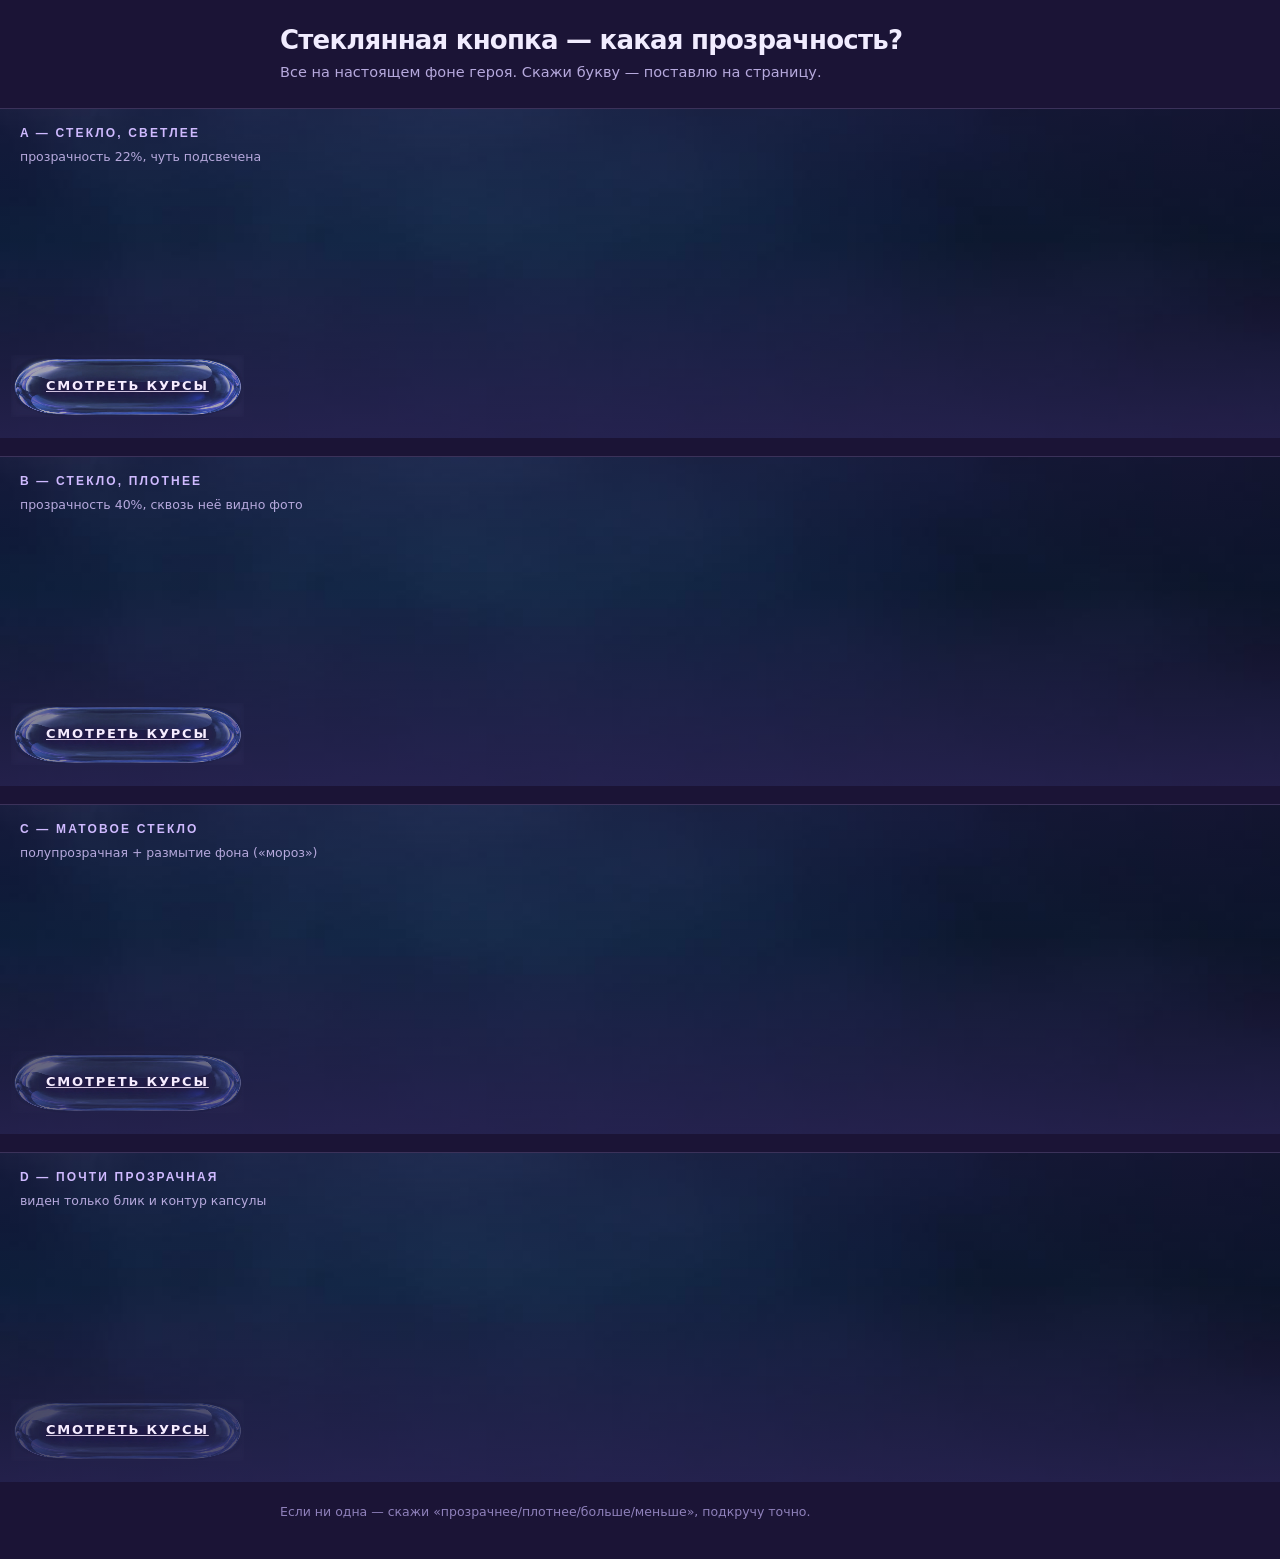
==== buttons.html @ 9c4f6a40 "Лендинг «Семь ремёсел» — первая выкладка Герой: новый арт (16:9 + 9:16), затемнение без полос, кнопк" ====
<!DOCTYPE html>
<html lang="ru">
<head>
<meta charset="utf-8">
<meta name="viewport" content="width=device-width, initial-scale=1">
<title>Стеклянная кнопка — варианты</title>
<style>
  *{box-sizing:border-box}
  body{margin:0;background:#1b1436;color:#f1ecff;font-family:Inter,system-ui,-apple-system,sans-serif;font-weight:300}
  .head{padding:26px 20px 10px;max-width:760px;margin:0 auto}
  .head h1{font:700 26px/1.15 Manrope,system-ui,sans-serif;margin:0 0 8px;letter-spacing:-.03em}
  .head p{margin:0;color:#b6a9dd;font-size:14.5px}

  .row{position:relative;height:330px;overflow:hidden;border-top:1px solid rgba(205,190,255,.18);margin-top:18px}
  .row__bg{position:absolute;inset:0;background:url('img/hero-mobile.jpg') center 78%/cover no-repeat}
  .row__veil{position:absolute;inset:0;background:linear-gradient(180deg,rgba(36,26,68,.5) 0%,rgba(43,36,86,.2) 40%,rgba(43,36,86,.8) 100%)}
  .row__label{position:absolute;left:20px;top:18px;z-index:3;font:600 12px/1 Manrope,sans-serif;letter-spacing:.18em;text-transform:uppercase;color:#cfbaff}
  .row__note{position:absolute;left:20px;top:40px;z-index:3;font-size:12.5px;color:#b6a9dd}
  .stage{position:absolute;inset:auto 20px 26px 20px;z-index:3}

  .pill{position:relative;isolation:isolate;display:inline-flex;align-items:center;justify-content:center;
    height:52px;padding:0 26px;border:0;background:none;border-radius:999px;
    font:600 13px/1 Manrope,system-ui,sans-serif;letter-spacing:.14em;text-transform:uppercase;color:#f6ecff;
    text-shadow:0 1px 10px rgba(24,8,46,.9),0 0 22px rgba(150,110,240,.5)}
  .pill::before{content:"";position:absolute;inset:-5px -9px;z-index:-1;pointer-events:none;
    background:url('img/btn.png') center/100% 100% no-repeat;
    transition:transform .25s,filter .3s,opacity .3s}

  /* A — стекло, светлее */
  .v-a .pill::before{opacity:.58;filter:saturate(.8) brightness(1.3);
    -webkit-backdrop-filter:blur(3px);backdrop-filter:blur(3px)}
  /* B — стекло, чуть плотнее */
  .v-b .pill::before{opacity:.44;filter:saturate(.8) brightness(1.32);
    -webkit-backdrop-filter:blur(3px);backdrop-filter:blur(3px)}
  /* C — матовое стекло (мороз) */
  .v-c .pill::before{opacity:.32;filter:saturate(.75) brightness(1.35);
    -webkit-backdrop-filter:blur(8px);backdrop-filter:blur(8px)}
  /* D — почти прозрачная, только контур капсулы */
  .v-d .pill::before{opacity:.2;filter:saturate(.7) brightness(1.45);
    -webkit-backdrop-filter:blur(2px);backdrop-filter:blur(2px)}

  .foot{padding:22px 20px 40px;color:#8f81bb;font-size:12.5px;max-width:760px;margin:0 auto}
</style>
</head>
<body>
  <div class="head">
    <h1>Стеклянная кнопка — какая прозрачность?</h1>
    <p>Все на настоящем фоне героя. Скажи букву — поставлю на страницу.</p>
  </div>

  <section class="row v-a">
    <div class="row__bg"></div><div class="row__veil"></div>
    <div class="row__label">A — стекло, светлее</div>
    <div class="row__note">прозрачность 22%, чуть подсвечена</div>
    <div class="stage"><a class="pill" href="#">Смотреть курсы</a></div>
  </section>

  <section class="row v-b">
    <div class="row__bg"></div><div class="row__veil"></div>
    <div class="row__label">B — стекло, плотнее</div>
    <div class="row__note">прозрачность 40%, сквозь неё видно фото</div>
    <div class="stage"><a class="pill" href="#">Смотреть курсы</a></div>
  </section>

  <section class="row v-c">
    <div class="row__bg"></div><div class="row__veil"></div>
    <div class="row__label">C — матовое стекло</div>
    <div class="row__note">полупрозрачная + размытие фона («мороз»)</div>
    <div class="stage"><a class="pill" href="#">Смотреть курсы</a></div>
  </section>

  <section class="row v-d">
    <div class="row__bg"></div><div class="row__veil"></div>
    <div class="row__label">D — почти прозрачная</div>
    <div class="row__note">виден только блик и контур капсулы</div>
    <div class="stage"><a class="pill" href="#">Смотреть курсы</a></div>
  </section>

  <div class="foot">Если ни одна — скажи «прозрачнее/плотнее/больше/меньше», подкручу точно.</div>
</body>
</html>
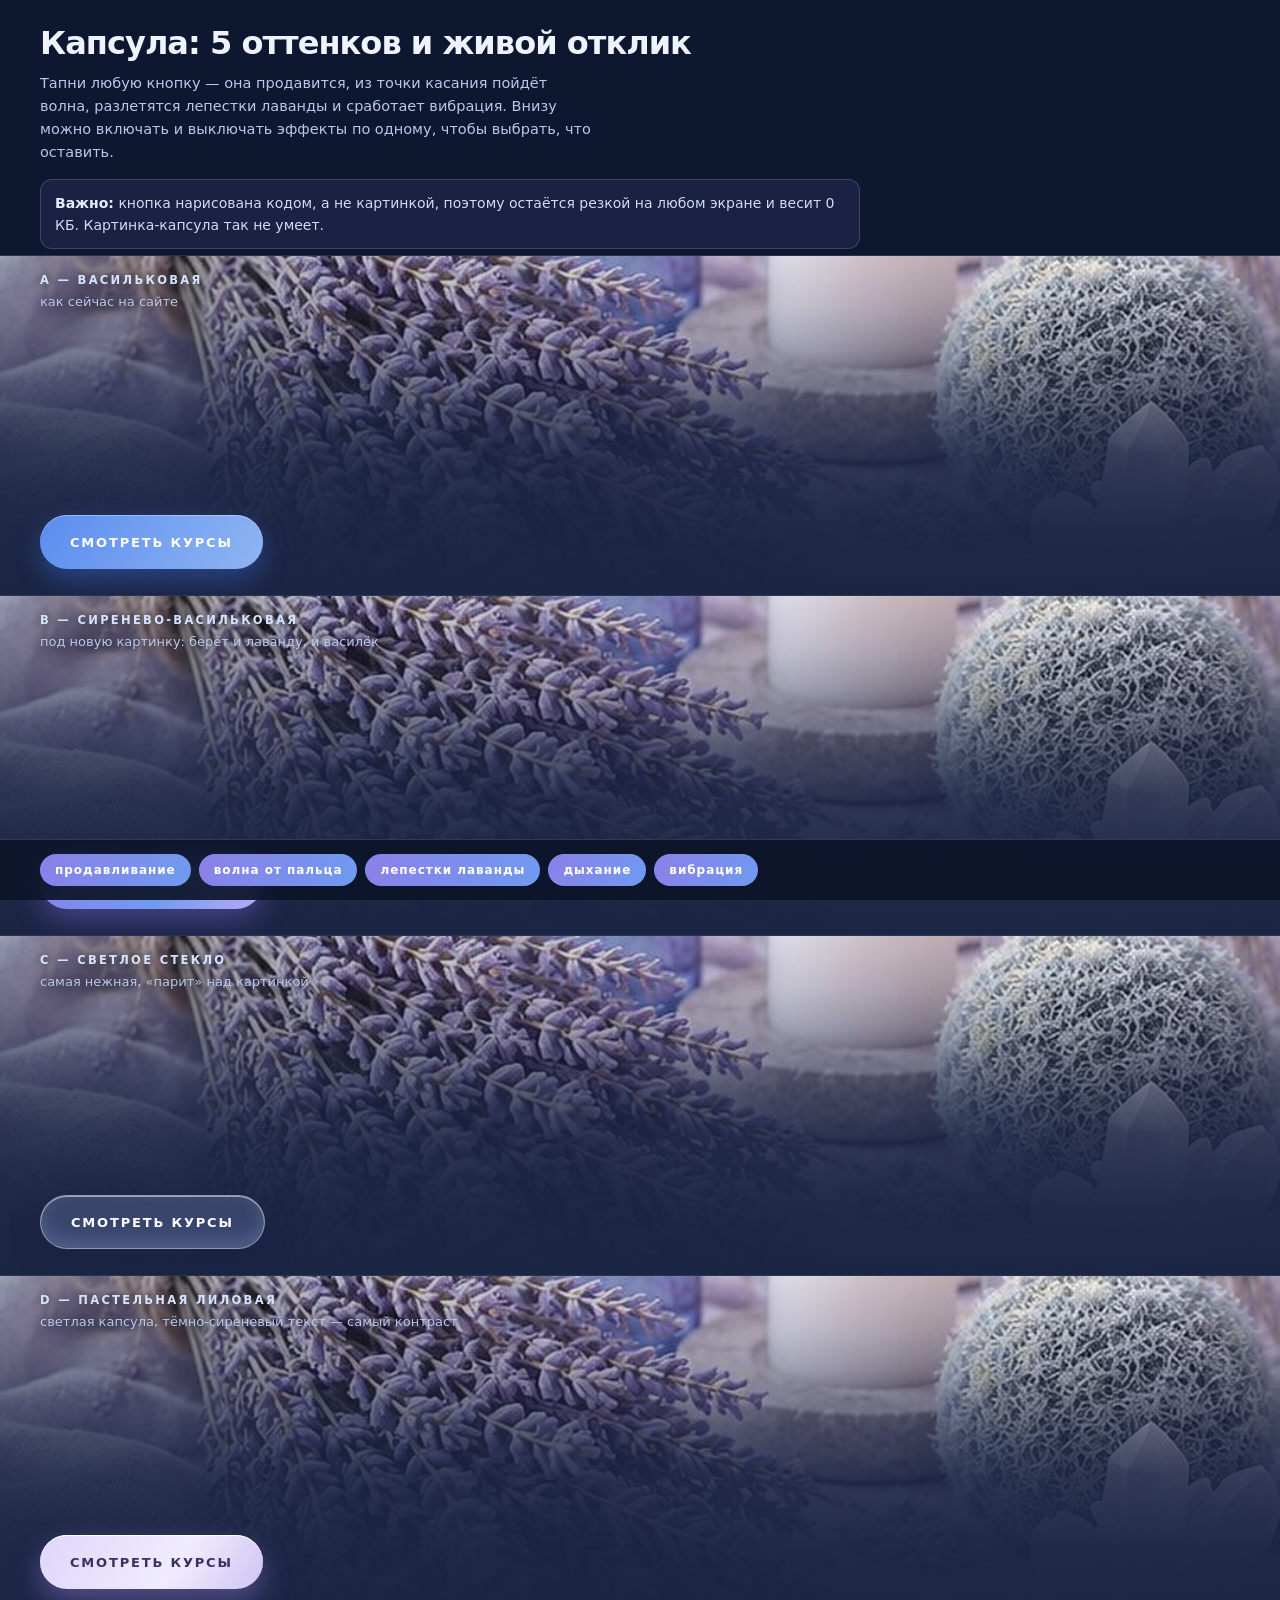
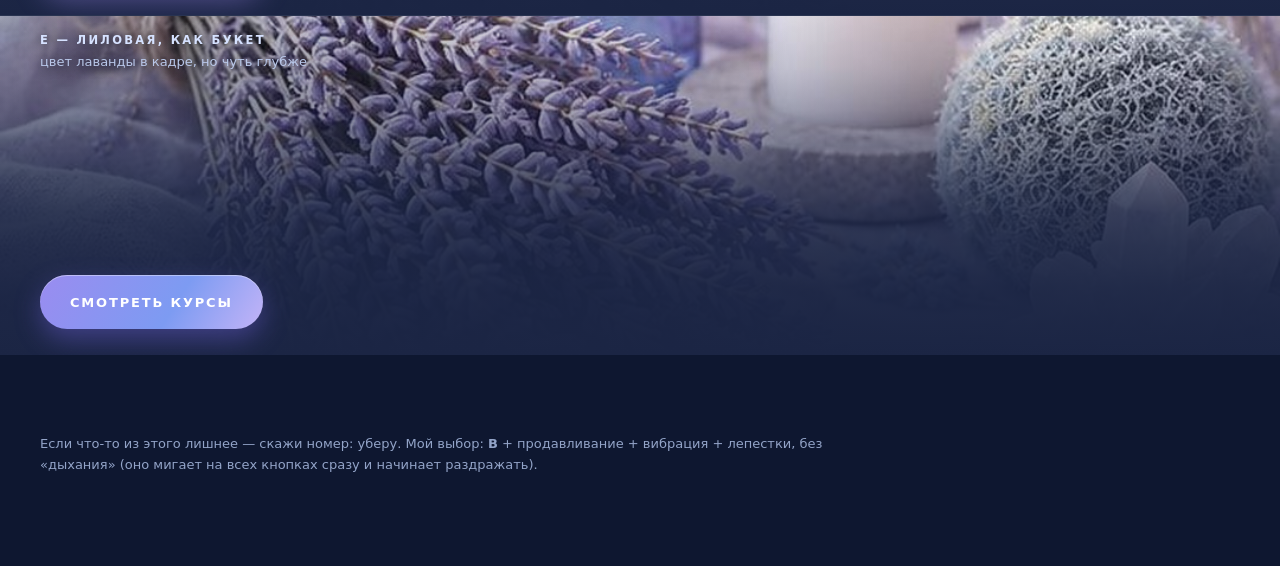
==== commit f88fea5b: "deploy: обновление лендинга" ====
--- a/buttons.html
+++ b/buttons.html
@@ -2,80 +2,207 @@
 <html lang="ru">
 <head>
 <meta charset="utf-8">
-<meta name="viewport" content="width=device-width, initial-scale=1">
-<title>Стеклянная кнопка — варианты</title>
+<meta name="viewport" content="width=device-width, initial-scale=1, viewport-fit=cover">
+<meta name="theme-color" content="#1b2544">
+<title>Капсула — варианты и отклик на нажатие</title>
 <style>
-  *{box-sizing:border-box}
-  body{margin:0;background:#1b1436;color:#f1ecff;font-family:Inter,system-ui,-apple-system,sans-serif;font-weight:300}
-  .head{padding:26px 20px 10px;max-width:760px;margin:0 auto}
-  .head h1{font:700 26px/1.15 Manrope,system-ui,sans-serif;margin:0 0 8px;letter-spacing:-.03em}
-  .head p{margin:0;color:#b6a9dd;font-size:14.5px}
-
-  .row{position:relative;height:330px;overflow:hidden;border-top:1px solid rgba(205,190,255,.18);margin-top:18px}
-  .row__bg{position:absolute;inset:0;background:url('img/hero-mobile.jpg') center 78%/cover no-repeat}
-  .row__veil{position:absolute;inset:0;background:linear-gradient(180deg,rgba(36,26,68,.5) 0%,rgba(43,36,86,.2) 40%,rgba(43,36,86,.8) 100%)}
-  .row__label{position:absolute;left:20px;top:18px;z-index:3;font:600 12px/1 Manrope,sans-serif;letter-spacing:.18em;text-transform:uppercase;color:#cfbaff}
-  .row__note{position:absolute;left:20px;top:40px;z-index:3;font-size:12.5px;color:#b6a9dd}
-  .stage{position:absolute;inset:auto 20px 26px 20px;z-index:3}
-
-  .pill{position:relative;isolation:isolate;display:inline-flex;align-items:center;justify-content:center;
-    height:52px;padding:0 26px;border:0;background:none;border-radius:999px;
-    font:600 13px/1 Manrope,system-ui,sans-serif;letter-spacing:.14em;text-transform:uppercase;color:#f6ecff;
-    text-shadow:0 1px 10px rgba(24,8,46,.9),0 0 22px rgba(150,110,240,.5)}
-  .pill::before{content:"";position:absolute;inset:-5px -9px;z-index:-1;pointer-events:none;
-    background:url('img/btn.png') center/100% 100% no-repeat;
-    transition:transform .25s,filter .3s,opacity .3s}
-
-  /* A — стекло, светлее */
-  .v-a .pill::before{opacity:.58;filter:saturate(.8) brightness(1.3);
-    -webkit-backdrop-filter:blur(3px);backdrop-filter:blur(3px)}
-  /* B — стекло, чуть плотнее */
-  .v-b .pill::before{opacity:.44;filter:saturate(.8) brightness(1.32);
-    -webkit-backdrop-filter:blur(3px);backdrop-filter:blur(3px)}
-  /* C — матовое стекло (мороз) */
-  .v-c .pill::before{opacity:.32;filter:saturate(.75) brightness(1.35);
-    -webkit-backdrop-filter:blur(8px);backdrop-filter:blur(8px)}
-  /* D — почти прозрачная, только контур капсулы */
-  .v-d .pill::before{opacity:.2;filter:saturate(.7) brightness(1.45);
-    -webkit-backdrop-filter:blur(2px);backdrop-filter:blur(2px)}
-
-  .foot{padding:22px 20px 40px;color:#8f81bb;font-size:12.5px;max-width:760px;margin:0 auto}
+:root{
+  --deep:#5b8def; --soft:#a9c6f7; --pale:#c9dcfb;
+  --lilac:#8b7fe8; --lilac2:#b9a8f5; --lilac-pale:#e3ddfb; --lilac-ink:#3a3160;
+  --bg:#1b2544;
+  --ease:cubic-bezier(.22,1,.36,1);
+  --pad:clamp(16px,4.4vw,40px);
+}
+*{box-sizing:border-box}
+body{margin:0;background:#0e1730;color:#eef3ff;font:300 16px/1.6 Inter,system-ui,-apple-system,sans-serif}
+h1,h2{margin:0;font-family:Manrope,system-ui,sans-serif;font-weight:700;letter-spacing:-.03em;line-height:1.12}
+.head{padding:26px var(--pad) 6px;max-width:900px}
+.head h1{font-size:clamp(22px,5.4vw,32px);margin-bottom:10px}
+.head p{margin:0 0 4px;color:#b9c8ea;font-size:14.5px;max-width:60ch}
+.hint{margin-top:14px;padding:12px 14px;border-radius:12px;border:1px solid rgba(180,205,250,.22);
+  background:rgba(140,130,230,.10);font-size:14px;color:#cfdcf6}
+.hint b{color:#e6ecff;font-weight:600}
+
+/* строка-стенд: настоящая картинка героя + настоящие шторки сайта */
+.row{position:relative;height:340px;overflow:hidden;border-top:1px solid rgba(180,205,250,.16)}
+.row__bg{position:absolute;inset:0;background:url('img/hero-mobile.jpg') center 30%/cover no-repeat}
+.row__veil{position:absolute;inset:0;pointer-events:none;
+  background:
+    linear-gradient(to top,
+      #1b2544 0%, rgba(27,37,68,.99) 9%, rgba(27,37,68,.97) 20%, rgba(27,37,68,.92) 32%,
+      rgba(27,37,68,.86) 42%, rgba(27,37,68,.70) 52%, rgba(27,37,68,.50) 62%,
+      rgba(27,37,68,.30) 72%, rgba(27,37,68,.12) 85%, rgba(27,37,68,.04) 95%, rgba(27,37,68,0) 100%),
+    linear-gradient(96deg, rgba(27,37,68,.40) 0%, rgba(27,37,68,.24) 30%, rgba(27,37,68,.08) 55%, rgba(27,37,68,0) 72%)}
+.row__label{position:absolute;left:var(--pad);top:16px;z-index:4;font:600 11.5px/1.4 Manrope,system-ui,sans-serif;
+  letter-spacing:.2em;text-transform:uppercase;color:#d6e2ff;text-shadow:0 1px 12px rgba(6,10,24,.9)}
+.row__note{position:absolute;left:var(--pad);top:36px;z-index:4;font-size:13px;color:#b9c8ea;
+  text-shadow:0 1px 12px rgba(6,10,24,.9)}
+.stage{position:absolute;left:var(--pad);bottom:26px;z-index:4;display:flex;gap:14px;align-items:center;flex-wrap:wrap}
+
+/* ===== капсула: база (резкая, без картинки) ===== */
+.pill{position:relative;isolation:isolate;display:inline-flex;align-items:center;justify-content:center;
+  height:54px;padding:0 30px;border:0;border-radius:999px;cursor:pointer;overflow:hidden;
+  font:600 13px/1 Manrope,system-ui,sans-serif;letter-spacing:.14em;text-transform:uppercase;color:#fff;
+  transition:transform .38s var(--ease), box-shadow .38s var(--ease), filter .3s var(--ease);
+  -webkit-tap-highlight-color:transparent;touch-action:manipulation}
+.pill span{position:relative;z-index:3}
+.pill:active,.pill.is-press{transform:translateY(4px) scale(.985);transition-duration:.07s}
+
+/* мягкое «дыхание» — приглашает нажать */
+.pill::after{content:"";position:absolute;inset:0;border-radius:inherit;z-index:1;pointer-events:none;
+  animation:breathe 4.6s ease-in-out infinite}
+@keyframes breathe{0%,100%{opacity:.25}50%{opacity:.75}}
+
+/* волна от точки тапа */
+.ripple{position:absolute;z-index:2;border-radius:50%;pointer-events:none;transform:translate(-50%,-50%) scale(0);
+  background:radial-gradient(circle,rgba(255,255,255,.55),rgba(255,255,255,0) 70%);
+  animation:rip .62s var(--ease) forwards}
+@keyframes rip{to{transform:translate(-50%,-50%) scale(1);opacity:0}}
+
+/* лепестки лаванды */
+.petal{position:fixed;z-index:999;pointer-events:none;border-radius:60% 0 60% 0;
+  box-shadow:0 0 6px rgba(185,168,245,.55)}
+
+.pill.no-breathe::after{animation:none;opacity:.45}
+
+/* A — васильковая (как сейчас) */
+.v-a{background:linear-gradient(122deg,#5b8def,#8fb5f2);
+  box-shadow:0 10px 26px rgba(59,110,220,.42), inset 0 1px 0 rgba(255,255,255,.34)}
+.v-a::after{box-shadow:0 0 26px rgba(140,180,250,.5)}
+/* B — сиренево-васильковая */
+.v-b{background:linear-gradient(122deg,#8b7fe8,#6f9bf0 55%,#b9a8f5);
+  box-shadow:0 10px 28px rgba(120,100,220,.46), inset 0 1px 0 rgba(255,255,255,.36)}
+.v-b::after{box-shadow:0 0 28px rgba(175,150,250,.55)}
+/* C — светлое стекло */
+.v-c{background:rgba(255,255,255,.14);backdrop-filter:blur(14px) saturate(150%);
+  -webkit-backdrop-filter:blur(14px) saturate(150%);
+  border:1px solid rgba(230,238,255,.5);
+  box-shadow:0 10px 30px rgba(20,30,64,.4), inset 0 1px 0 rgba(255,255,255,.5), inset 0 -8px 18px rgba(140,170,240,.28)}
+.v-c::after{box-shadow:0 0 24px rgba(210,220,255,.34)}
+/* D — пастельная лиловая, тёмный текст */
+.v-d{background:linear-gradient(122deg,#ded6fb,#f0ecfe 60%,#cfc4f2);color:var(--lilac-ink);
+  box-shadow:0 12px 28px rgba(150,130,225,.44), inset 0 1px 0 #fff}
+.v-d::after{box-shadow:0 0 26px rgba(215,205,255,.6)}
+/* E — лиловая, как лента */
+.v-e{background:linear-gradient(122deg,#9a8cf0,#7d9bf2 60%,#c3b4f7);
+  box-shadow:0 10px 26px rgba(110,95,215,.44), inset 0 1px 0 rgba(255,255,255,.4)}
+.v-e::after{box-shadow:0 0 26px rgba(170,150,250,.5)}
+
+/* переключатели эффектов */
+.switches{position:sticky;bottom:0;z-index:6;display:flex;gap:8px;flex-wrap:wrap;
+  padding:14px var(--pad);background:rgba(12,20,42,.92);backdrop-filter:blur(12px);
+  border-top:1px solid rgba(180,205,250,.2)}
+.sw{display:inline-flex;align-items:center;gap:8px;padding:9px 14px;border-radius:999px;
+  border:1px solid rgba(180,205,250,.3);background:rgba(150,170,240,.10);color:#dce7fb;
+  font:600 12px/1 Manrope,system-ui,sans-serif;letter-spacing:.08em;cursor:pointer;user-select:none}
+.sw.is-on{background:linear-gradient(120deg,#8b7fe8,#6f9bf0);border-color:transparent;color:#fff}
+.foot{padding:18px var(--pad) 90px;color:#93a4c8;font-size:13px;max-width:900px}
 </style>
 </head>
 <body>
-  <div class="head">
-    <h1>Стеклянная кнопка — какая прозрачность?</h1>
-    <p>Все на настоящем фоне героя. Скажи букву — поставлю на страницу.</p>
-  </div>
-
-  <section class="row v-a">
-    <div class="row__bg"></div><div class="row__veil"></div>
-    <div class="row__label">A — стекло, светлее</div>
-    <div class="row__note">прозрачность 22%, чуть подсвечена</div>
-    <div class="stage"><a class="pill" href="#">Смотреть курсы</a></div>
-  </section>
-
-  <section class="row v-b">
-    <div class="row__bg"></div><div class="row__veil"></div>
-    <div class="row__label">B — стекло, плотнее</div>
-    <div class="row__note">прозрачность 40%, сквозь неё видно фото</div>
-    <div class="stage"><a class="pill" href="#">Смотреть курсы</a></div>
-  </section>
-
-  <section class="row v-c">
-    <div class="row__bg"></div><div class="row__veil"></div>
-    <div class="row__label">C — матовое стекло</div>
-    <div class="row__note">полупрозрачная + размытие фона («мороз»)</div>
-    <div class="stage"><a class="pill" href="#">Смотреть курсы</a></div>
-  </section>
-
-  <section class="row v-d">
-    <div class="row__bg"></div><div class="row__veil"></div>
-    <div class="row__label">D — почти прозрачная</div>
-    <div class="row__note">виден только блик и контур капсулы</div>
-    <div class="stage"><a class="pill" href="#">Смотреть курсы</a></div>
-  </section>
-
-  <div class="foot">Если ни одна — скажи «прозрачнее/плотнее/больше/меньше», подкручу точно.</div>
+
+<div class="head">
+  <h1>Капсула: 5 оттенков и живой отклик</h1>
+  <p>Тапни любую кнопку — она продавится, из точки касания пойдёт волна, разлетятся лепестки лаванды и сработает вибрация. Внизу можно включать и выключать эффекты по одному, чтобы выбрать, что оставить.</p>
+  <div class="hint"><b>Важно:</b> кнопка нарисована кодом, а не картинкой, поэтому остаётся резкой на любом экране и весит 0 КБ. Картинка-капсула так не умеет.</div>
+</div>
+
+<div class="row"><div class="row__bg"></div><div class="row__veil"></div>
+  <div class="row__label">A — васильковая</div>
+  <div class="row__note">как сейчас на сайте</div>
+  <div class="stage"><button class="pill v-a"><span>Смотреть курсы</span></button></div>
+</div>
+
+<div class="row"><div class="row__bg"></div><div class="row__veil"></div>
+  <div class="row__label">B — сиренево-васильковая</div>
+  <div class="row__note">под новую картинку: берёт и лаванду, и василёк</div>
+  <div class="stage"><button class="pill v-b"><span>Смотреть курсы</span></button></div>
+</div>
+
+<div class="row"><div class="row__bg"></div><div class="row__veil"></div>
+  <div class="row__label">C — светлое стекло</div>
+  <div class="row__note">самая нежная, «парит» над картинкой</div>
+  <div class="stage"><button class="pill v-c"><span>Смотреть курсы</span></button></div>
+</div>
+
+<div class="row"><div class="row__bg"></div><div class="row__veil"></div>
+  <div class="row__label">D — пастельная лиловая</div>
+  <div class="row__note">светлая капсула, тёмно-сиреневый текст — самый контраст</div>
+  <div class="stage"><button class="pill v-d"><span>Смотреть курсы</span></button></div>
+</div>
+
+<div class="row"><div class="row__bg"></div><div class="row__veil"></div>
+  <div class="row__label">E — лиловая, как букет</div>
+  <div class="row__note">цвет лаванды в кадре, но чуть глубже</div>
+  <div class="stage"><button class="pill v-e"><span>Смотреть курсы</span></button></div>
+</div>
+
+<div class="switches">
+  <div class="sw is-on" data-fx="press">продавливание</div>
+  <div class="sw is-on" data-fx="ripple">волна от пальца</div>
+  <div class="sw is-on" data-fx="petals">лепестки лаванды</div>
+  <div class="sw is-on" data-fx="breathe">дыхание</div>
+  <div class="sw is-on" data-fx="haptic">вибрация</div>
+</div>
+
+<div class="foot">Если что-то из этого лишнее — скажи номер: уберу. Мой выбор: <b>B</b> + продавливание + вибрация + лепестки, без «дыхания» (оно мигает на всех кнопках сразу и начинает раздражать).</div>
+
+<script>
+(function(){
+  var FX={press:1,ripple:1,petals:1,breathe:1,haptic:1};
+  var PETAL_COLORS=['#c9b8f5','#b9a8f5','#9a8cf0','#a9c6f7','#d7cdf9'];
+
+  document.querySelectorAll('.sw').forEach(function(el){
+    el.addEventListener('click',function(){
+      var k=el.dataset.fx; FX[k]=FX[k]?0:1;
+      el.classList.toggle('is-on',!!FX[k]);
+      if(k==='breathe'){
+        document.querySelectorAll('.pill').forEach(function(p){ p.classList.toggle('no-breathe',!FX.breathe); });
+      }
+    });
+  });
+
+  function petals(x,y){
+    for(var i=0;i<9;i++){
+      var p=document.createElement('i');
+      p.className='petal';
+      var s=6+Math.random()*7;
+      p.style.width=s+'px'; p.style.height=s*0.7+'px';
+      p.style.background=PETAL_COLORS[i%PETAL_COLORS.length];
+      p.style.left=x+'px'; p.style.top=y+'px';
+      document.body.appendChild(p);
+      var ang=(i/9)*Math.PI*2 + Math.random()*0.6;
+      var dist=46+Math.random()*58;
+      var dx=Math.cos(ang)*dist, dy=Math.sin(ang)*dist - 26;
+      p.animate([
+        {transform:'translate(-50%,-50%) rotate(0deg) scale(1)',opacity:.95},
+        {transform:'translate(calc(-50% + '+dx+'px),calc(-50% + '+dy+'px)) rotate('+(240+Math.random()*240)+'deg) scale(.5)',opacity:0}
+      ],{duration:780+Math.random()*420,easing:'cubic-bezier(.18,.7,.3,1)'}).onfinish=function(){p.remove()};
+    }
+  }
+
+  document.querySelectorAll('.pill').forEach(function(btn){
+    btn.addEventListener('pointerdown',function(e){
+      var r=btn.getBoundingClientRect();
+      var x=e.clientX-r.left, y=e.clientY-r.top;
+      if(FX.ripple){
+        var d=Math.max(r.width,r.height)*2.2;
+        var rip=document.createElement('i');
+        rip.className='ripple';
+        rip.style.width=d+'px'; rip.style.height=d+'px';
+        rip.style.left=x+'px'; rip.style.top=y+'px';
+        btn.appendChild(rip);
+        setTimeout(function(){rip.remove()},700);
+      }
+      if(FX.petals) petals(e.clientX,e.clientY);
+      if(FX.haptic && navigator.vibrate){ try{navigator.vibrate(12)}catch(err){} }
+      if(FX.press) btn.classList.add('is-press');
+    });
+    ['pointerup','pointercancel','pointerleave'].forEach(function(ev){
+      btn.addEventListener(ev,function(){ btn.classList.remove('is-press'); });
+    });
+  });
+})();
+</script>
 </body>
 </html>
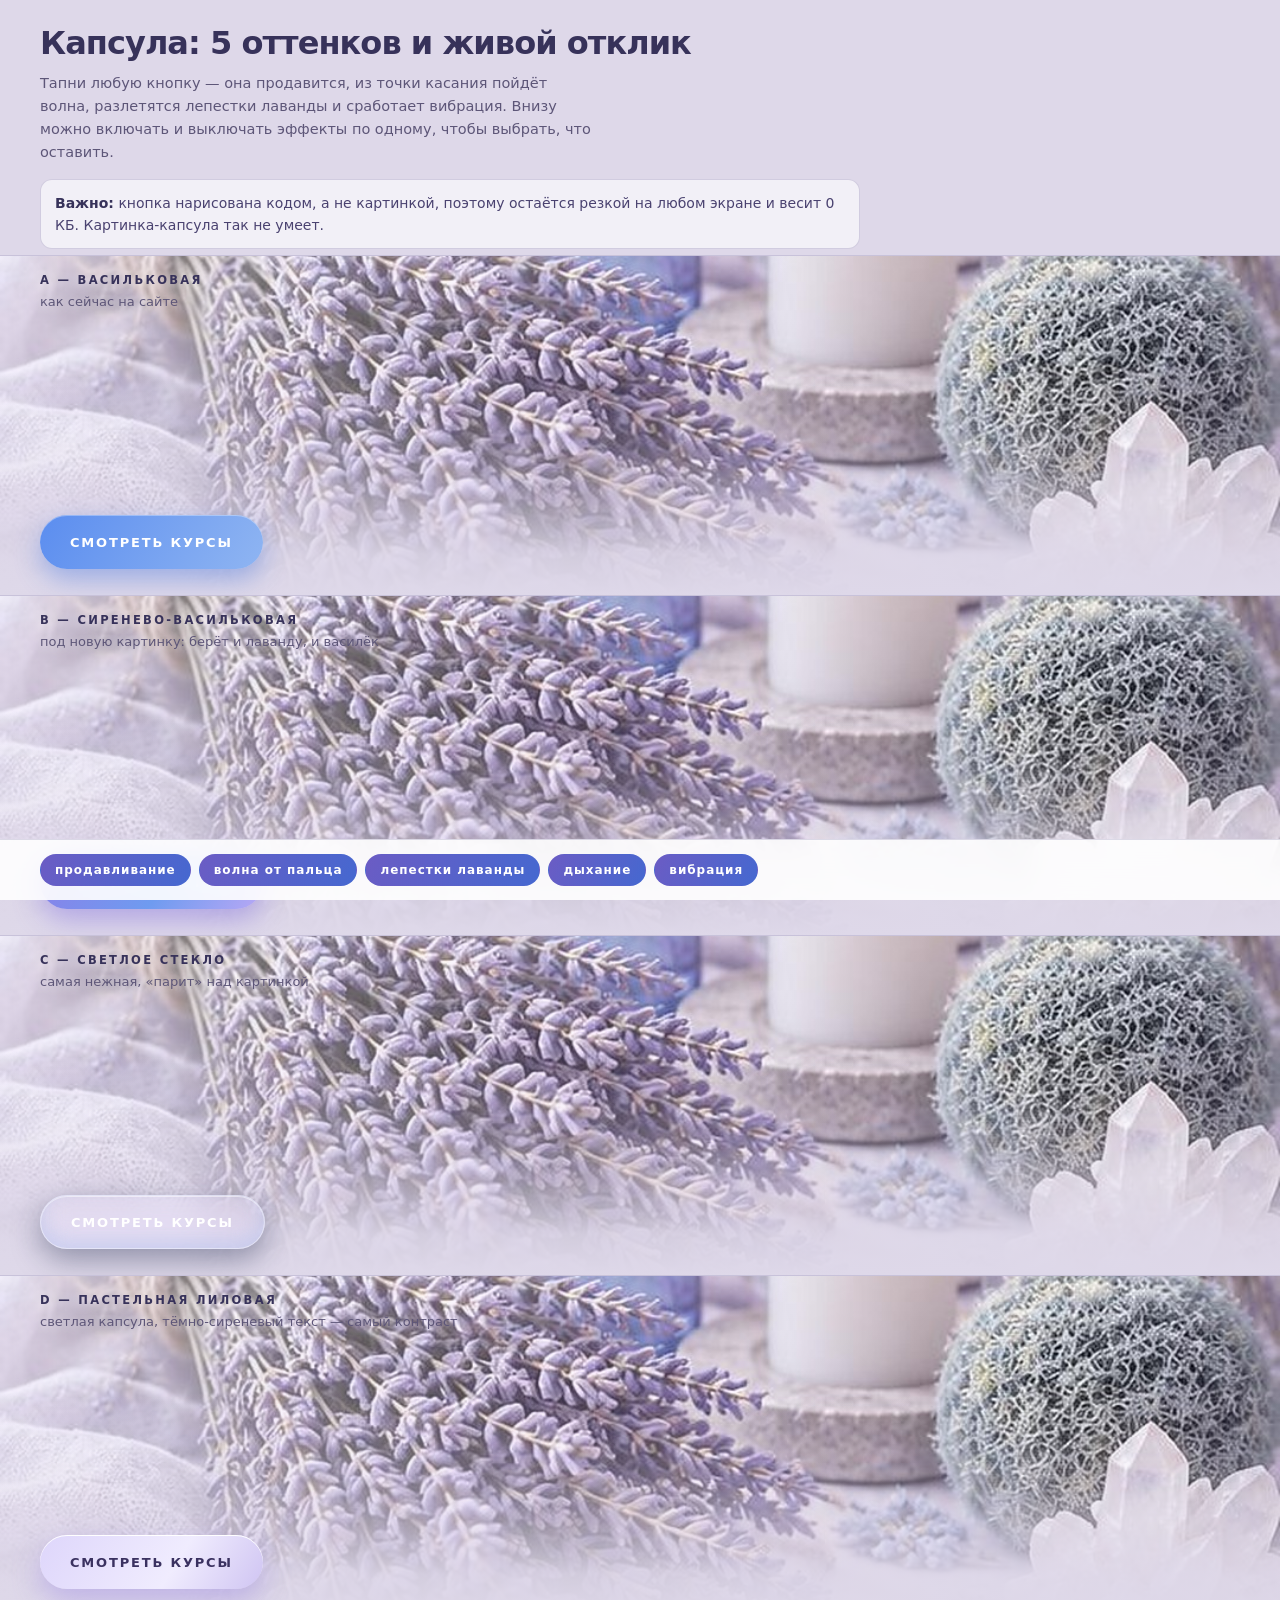
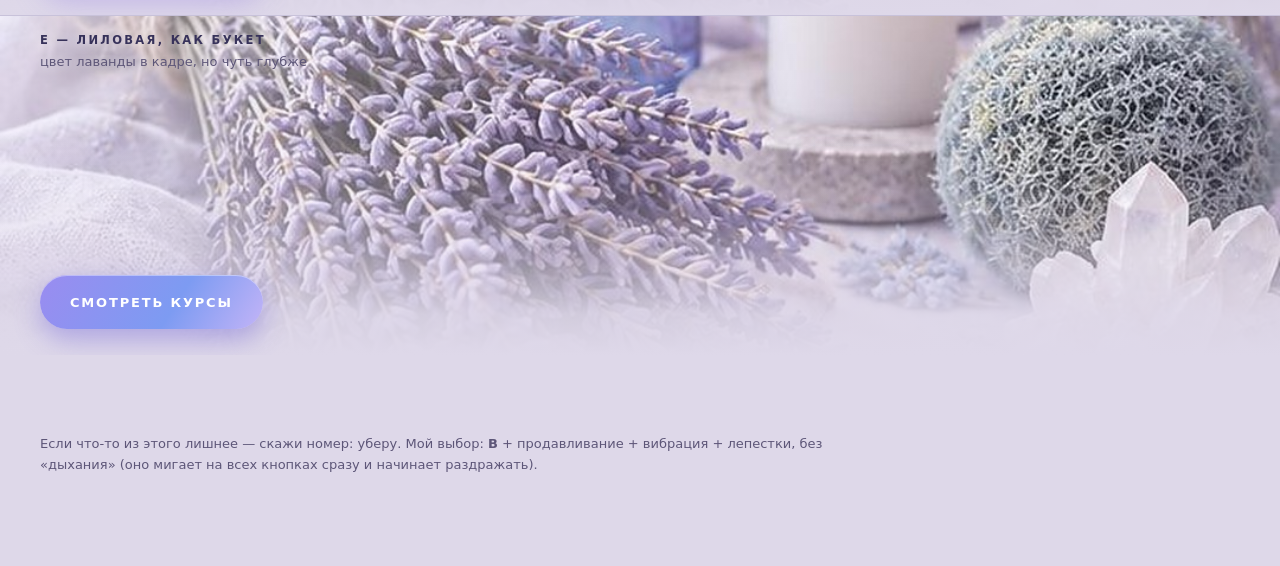
==== commit 29ba4616: "deploy: обновление лендинга" ====
--- a/buttons.html
+++ b/buttons.html
@@ -3,40 +3,39 @@
 <head>
 <meta charset="utf-8">
 <meta name="viewport" content="width=device-width, initial-scale=1, viewport-fit=cover">
-<meta name="theme-color" content="#1b2544">
+<meta name="theme-color" content="#ded8e9">
 <title>Капсула — варианты и отклик на нажатие</title>
 <style>
 :root{
   --deep:#5b8def; --soft:#a9c6f7; --pale:#c9dcfb;
   --lilac:#8b7fe8; --lilac2:#b9a8f5; --lilac-pale:#e3ddfb; --lilac-ink:#3a3160;
-  --bg:#1b2544;
+  --bg:#ded8e9;
   --ease:cubic-bezier(.22,1,.36,1);
   --pad:clamp(16px,4.4vw,40px);
 }
 *{box-sizing:border-box}
-body{margin:0;background:#0e1730;color:#eef3ff;font:300 16px/1.6 Inter,system-ui,-apple-system,sans-serif}
+body{margin:0;background:#ded8e9;color:#37325a;font:300 16px/1.6 Inter,system-ui,-apple-system,sans-serif}
 h1,h2{margin:0;font-family:Manrope,system-ui,sans-serif;font-weight:700;letter-spacing:-.03em;line-height:1.12}
 .head{padding:26px var(--pad) 6px;max-width:900px}
 .head h1{font-size:clamp(22px,5.4vw,32px);margin-bottom:10px}
-.head p{margin:0 0 4px;color:#b9c8ea;font-size:14.5px;max-width:60ch}
-.hint{margin-top:14px;padding:12px 14px;border-radius:12px;border:1px solid rgba(180,205,250,.22);
-  background:rgba(140,130,230,.10);font-size:14px;color:#cfdcf6}
-.hint b{color:#e6ecff;font-weight:600}
+.head p{margin:0 0 4px;color:#5d5678;font-size:14.5px;max-width:60ch}
+.hint{margin-top:14px;padding:12px 14px;border-radius:12px;border:1px solid rgba(90,80,140,.22);
+  background:rgba(255,255,255,.62);font-size:14px;color:#4a4270}
+.hint b{color:#37325a;font-weight:600}
 
 /* строка-стенд: настоящая картинка героя + настоящие шторки сайта */
-.row{position:relative;height:340px;overflow:hidden;border-top:1px solid rgba(180,205,250,.16)}
+.row{position:relative;height:340px;overflow:hidden;border-top:1px solid rgba(90,80,140,.16)}
 .row__bg{position:absolute;inset:0;background:url('img/hero-mobile.jpg') center 30%/cover no-repeat}
 .row__veil{position:absolute;inset:0;pointer-events:none;
   background:
     linear-gradient(to top,
-      #1b2544 0%, rgba(27,37,68,.99) 9%, rgba(27,37,68,.97) 20%, rgba(27,37,68,.92) 32%,
-      rgba(27,37,68,.86) 42%, rgba(27,37,68,.70) 52%, rgba(27,37,68,.50) 62%,
-      rgba(27,37,68,.30) 72%, rgba(27,37,68,.12) 85%, rgba(27,37,68,.04) 95%, rgba(27,37,68,0) 100%),
-    linear-gradient(96deg, rgba(27,37,68,.40) 0%, rgba(27,37,68,.24) 30%, rgba(27,37,68,.08) 55%, rgba(27,37,68,0) 72%)}
+      #ded8e9 0%, rgba(222,216,233,.92) 12%, rgba(222,216,233,.62) 24%,
+      rgba(222,216,233,.30) 38%, rgba(222,216,233,.10) 52%, rgba(222,216,233,0) 66%),
+    linear-gradient(96deg, rgba(238,234,247,.60) 0%, rgba(238,234,247,.34) 30%, rgba(238,234,247,.10) 55%, rgba(238,234,247,0) 72%)}
 .row__label{position:absolute;left:var(--pad);top:16px;z-index:4;font:600 11.5px/1.4 Manrope,system-ui,sans-serif;
-  letter-spacing:.2em;text-transform:uppercase;color:#d6e2ff;text-shadow:0 1px 12px rgba(6,10,24,.9)}
-.row__note{position:absolute;left:var(--pad);top:36px;z-index:4;font-size:13px;color:#b9c8ea;
-  text-shadow:0 1px 12px rgba(6,10,24,.9)}
+  letter-spacing:.2em;text-transform:uppercase;color:#37325a;text-shadow:0 1px 12px rgba(255,255,255,.9)}
+.row__note{position:absolute;left:var(--pad);top:36px;z-index:4;font-size:13px;color:#5d5678;
+  text-shadow:0 1px 12px rgba(255,255,255,.85)}
 .stage{position:absolute;left:var(--pad);bottom:26px;z-index:4;display:flex;gap:14px;align-items:center;flex-wrap:wrap}
 
 /* ===== капсула: база (резкая, без картинки) ===== */
@@ -90,13 +89,13 @@
 
 /* переключатели эффектов */
 .switches{position:sticky;bottom:0;z-index:6;display:flex;gap:8px;flex-wrap:wrap;
-  padding:14px var(--pad);background:rgba(12,20,42,.92);backdrop-filter:blur(12px);
-  border-top:1px solid rgba(180,205,250,.2)}
+  padding:14px var(--pad);background:rgba(255,255,255,.9);backdrop-filter:blur(12px);
+  border-top:1px solid rgba(90,80,140,.2)}
 .sw{display:inline-flex;align-items:center;gap:8px;padding:9px 14px;border-radius:999px;
-  border:1px solid rgba(180,205,250,.3);background:rgba(150,170,240,.10);color:#dce7fb;
+  border:1px solid rgba(90,80,140,.3);background:rgba(120,105,190,.10);color:#3a3460;
   font:600 12px/1 Manrope,system-ui,sans-serif;letter-spacing:.08em;cursor:pointer;user-select:none}
-.sw.is-on{background:linear-gradient(120deg,#8b7fe8,#6f9bf0);border-color:transparent;color:#fff}
-.foot{padding:18px var(--pad) 90px;color:#93a4c8;font-size:13px;max-width:900px}
+.sw.is-on{background:linear-gradient(120deg,#6b5cc4,#4568d0);border-color:transparent;color:#fff}
+.foot{padding:18px var(--pad) 90px;color:#5d5678;font-size:13px;max-width:900px}
 </style>
 </head>
 <body>
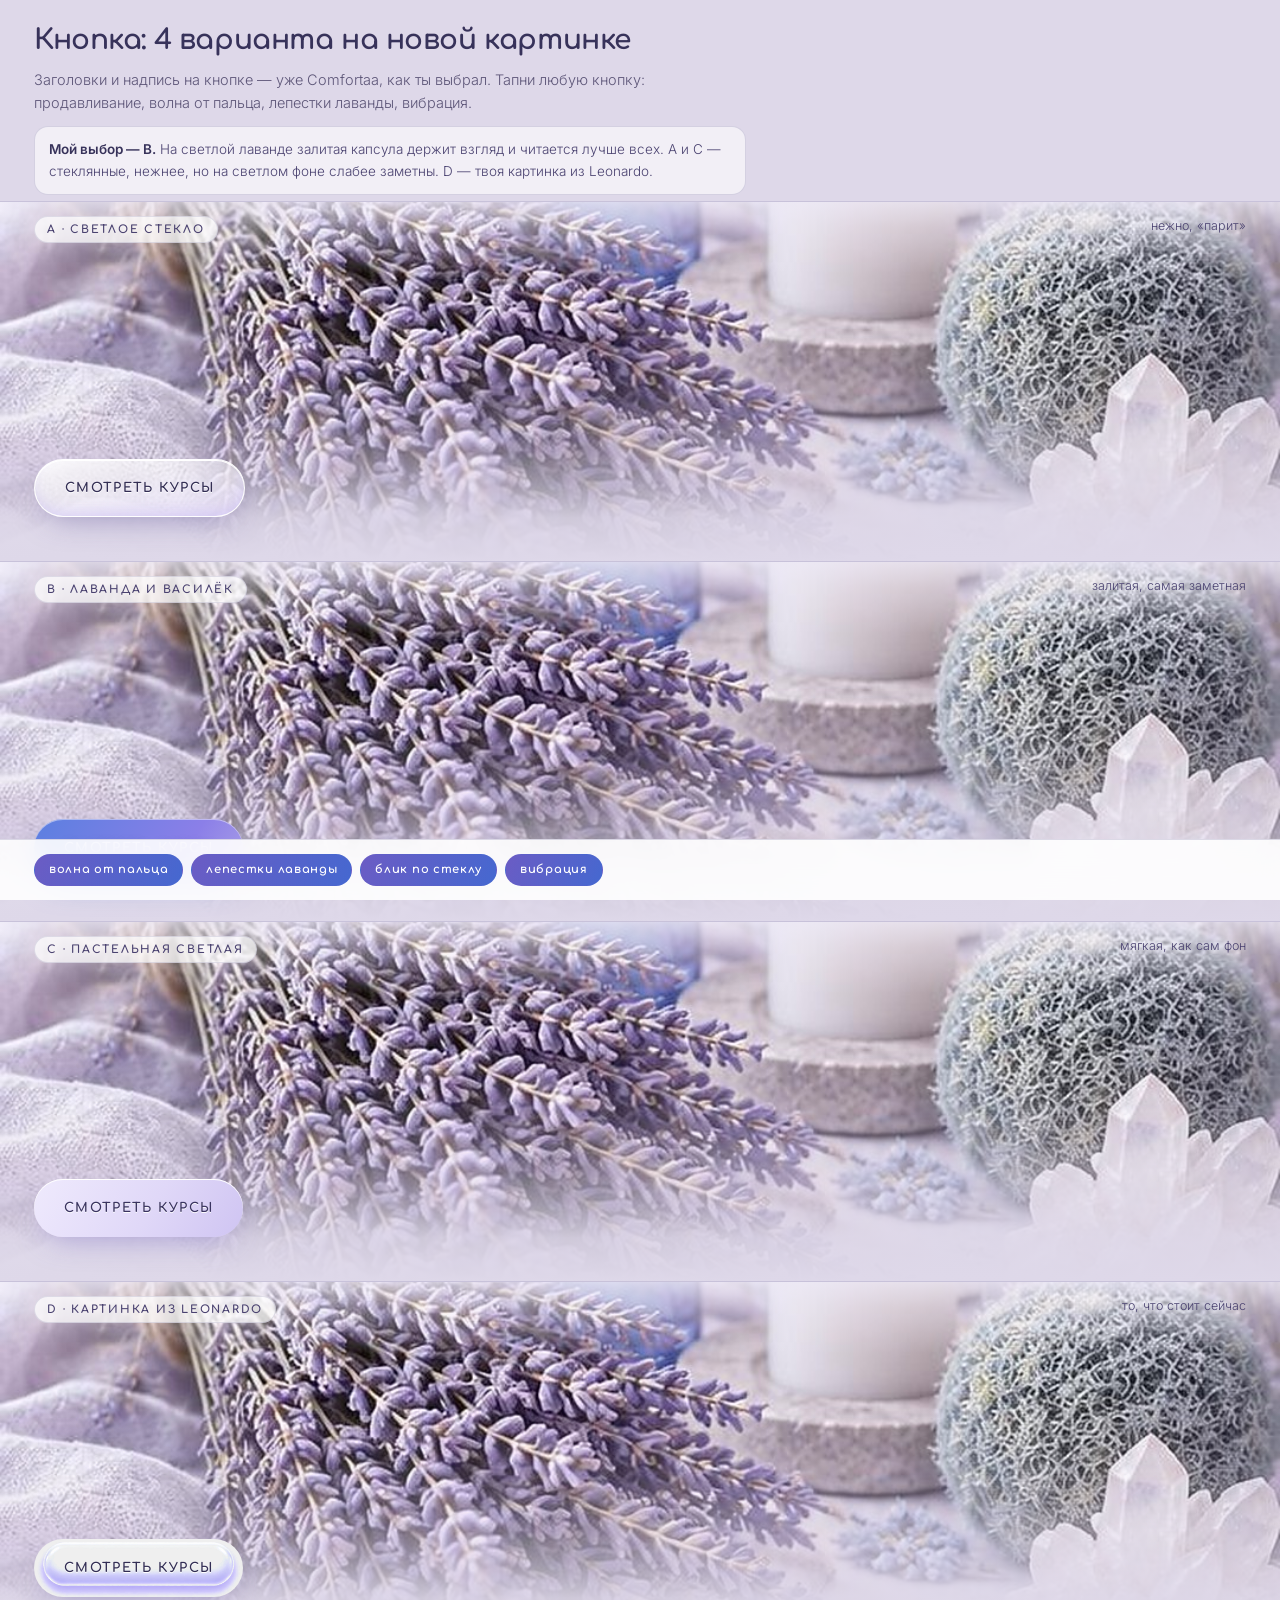
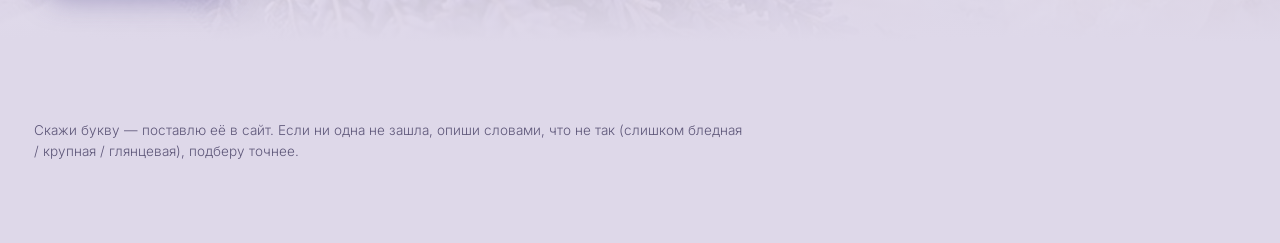
==== commit 73bbad3a: "deploy: обновление лендинга" ====
--- a/buttons.html
+++ b/buttons.html
@@ -4,201 +4,163 @@
 <meta charset="utf-8">
 <meta name="viewport" content="width=device-width, initial-scale=1, viewport-fit=cover">
 <meta name="theme-color" content="#ded8e9">
-<title>Капсула — варианты и отклик на нажатие</title>
+<title>Кнопка — 4 варианта на новой картинке</title>
+<link rel="preconnect" href="https://fonts.googleapis.com">
+<link rel="preconnect" href="https://fonts.gstatic.com" crossorigin>
+<link href="https://fonts.googleapis.com/css2?family=Comfortaa:wght@400;600;700&family=Inter:wght@300;500&display=swap" rel="stylesheet">
 <style>
-:root{
-  --deep:#5b8def; --soft:#a9c6f7; --pale:#c9dcfb;
-  --lilac:#8b7fe8; --lilac2:#b9a8f5; --lilac-pale:#e3ddfb; --lilac-ink:#3a3160;
-  --bg:#ded8e9;
-  --ease:cubic-bezier(.22,1,.36,1);
-  --pad:clamp(16px,4.4vw,40px);
-}
+:root{--ink:#37325a;--dim:#5d5678;--bg:#ded8e9;--pad:clamp(16px,4.4vw,34px);--ease:cubic-bezier(.22,1,.36,1)}
 *{box-sizing:border-box}
-body{margin:0;background:#ded8e9;color:#37325a;font:300 16px/1.6 Inter,system-ui,-apple-system,sans-serif}
-h1,h2{margin:0;font-family:Manrope,system-ui,sans-serif;font-weight:700;letter-spacing:-.03em;line-height:1.12}
-.head{padding:26px var(--pad) 6px;max-width:900px}
-.head h1{font-size:clamp(22px,5.4vw,32px);margin-bottom:10px}
-.head p{margin:0 0 4px;color:#5d5678;font-size:14.5px;max-width:60ch}
-.hint{margin-top:14px;padding:12px 14px;border-radius:12px;border:1px solid rgba(90,80,140,.22);
-  background:rgba(255,255,255,.62);font-size:14px;color:#4a4270}
-.hint b{color:#37325a;font-weight:600}
+body{margin:0;background:var(--bg);color:var(--ink);font:300 16px/1.6 Inter,system-ui,sans-serif}
+h1{margin:0 0 10px;font:700 clamp(20px,5vw,28px)/1.2 Comfortaa,Georgia,serif;letter-spacing:-.015em}
+.head{padding:24px var(--pad) 6px;max-width:780px}
+.head p{margin:0 0 6px;color:var(--dim);font-size:14.5px}
+.hint{margin-top:12px;padding:12px 14px;border-radius:14px;border:1px solid rgba(90,80,140,.2);
+  background:rgba(255,255,255,.6);font-size:13.5px;color:#4a4270}
+.hint b{font-weight:600;color:var(--ink)}
 
-/* строка-стенд: настоящая картинка героя + настоящие шторки сайта */
-.row{position:relative;height:340px;overflow:hidden;border-top:1px solid rgba(90,80,140,.16)}
+.row{position:relative;height:360px;overflow:hidden;border-top:1px solid rgba(90,80,140,.16)}
 .row__bg{position:absolute;inset:0;background:url('img/hero-mobile.jpg') center 30%/cover no-repeat}
 .row__veil{position:absolute;inset:0;pointer-events:none;
-  background:
-    linear-gradient(to top,
-      #ded8e9 0%, rgba(222,216,233,.92) 12%, rgba(222,216,233,.62) 24%,
-      rgba(222,216,233,.30) 38%, rgba(222,216,233,.10) 52%, rgba(222,216,233,0) 66%),
-    linear-gradient(96deg, rgba(238,234,247,.60) 0%, rgba(238,234,247,.34) 30%, rgba(238,234,247,.10) 55%, rgba(238,234,247,0) 72%)}
-.row__label{position:absolute;left:var(--pad);top:16px;z-index:4;font:600 11.5px/1.4 Manrope,system-ui,sans-serif;
-  letter-spacing:.2em;text-transform:uppercase;color:#37325a;text-shadow:0 1px 12px rgba(255,255,255,.9)}
-.row__note{position:absolute;left:var(--pad);top:36px;z-index:4;font-size:13px;color:#5d5678;
-  text-shadow:0 1px 12px rgba(255,255,255,.85)}
-.stage{position:absolute;left:var(--pad);bottom:26px;z-index:4;display:flex;gap:14px;align-items:center;flex-wrap:wrap}
+  background:linear-gradient(to top,#ded8e9 0%,rgba(222,216,233,.92) 12%,rgba(222,216,233,.62) 24%,
+    rgba(222,216,233,.30) 38%,rgba(222,216,233,.10) 52%,rgba(222,216,233,0) 66%),
+  linear-gradient(180deg,rgba(238,234,247,.8) 0%,rgba(238,234,247,.44) 7%,rgba(238,234,247,0) 20%)}
+.row__tag{position:absolute;left:var(--pad);top:14px;z-index:4;font:700 11px/1 Comfortaa,sans-serif;
+  letter-spacing:.16em;text-transform:uppercase;color:#4a4270;padding:7px 12px;border-radius:999px;
+  background:rgba(255,255,255,.74);border:1px solid rgba(90,80,140,.16)}
+.row__note{position:absolute;right:var(--pad);top:16px;z-index:4;max-width:56%;text-align:right;
+  font-size:12.5px;line-height:1.35;color:#4a4270;text-shadow:0 1px 10px rgba(255,255,255,.9)}
+.stage{position:absolute;left:var(--pad);bottom:44px;z-index:4}
 
-/* ===== капсула: база (резкая, без картинки) ===== */
+/* ---------- капсула ---------- */
 .pill{position:relative;isolation:isolate;display:inline-flex;align-items:center;justify-content:center;
-  height:54px;padding:0 30px;border:0;border-radius:999px;cursor:pointer;overflow:hidden;
-  font:600 13px/1 Manrope,system-ui,sans-serif;letter-spacing:.14em;text-transform:uppercase;color:#fff;
-  transition:transform .38s var(--ease), box-shadow .38s var(--ease), filter .3s var(--ease);
-  -webkit-tap-highlight-color:transparent;touch-action:manipulation}
-.pill span{position:relative;z-index:3}
-.pill:active,.pill.is-press{transform:translateY(4px) scale(.985);transition-duration:.07s}
+  min-width:200px;height:58px;padding:0 30px;border:0;border-radius:999px;overflow:hidden;cursor:pointer;
+  font:700 13px/1 Comfortaa,system-ui,sans-serif;letter-spacing:.1em;text-transform:uppercase;
+  transition:transform .3s var(--ease);-webkit-tap-highlight-color:transparent}
+.pill span{position:relative;z-index:2}
+.pill:active{transform:translateY(4px) scale(.99)}
+.pill::after{content:"";position:absolute;top:0;left:-45%;width:32%;height:100%;z-index:-1;pointer-events:none;
+  background:linear-gradient(100deg,transparent,rgba(255,255,255,.85),transparent);
+  animation:sheen 5.4s ease-in-out infinite}
+@keyframes sheen{0%,60%{transform:translateX(0);opacity:0}8%{opacity:.9}72%{transform:translateX(460%);opacity:0}100%{transform:translateX(460%);opacity:0}}
+.ripple{position:absolute;z-index:1;border-radius:50%;pointer-events:none;transform:translate(-50%,-50%) scale(0);
+  background:radial-gradient(circle,rgba(255,255,255,.8),rgba(255,255,255,0) 70%);animation:rip .62s var(--ease) forwards}
+@keyframes rip{to{transform:translate(-50%,-50%) scale(1);opacity:0}}
+.petal{position:fixed;z-index:999;pointer-events:none;border-radius:60% 0 60% 0;box-shadow:0 0 6px rgba(140,120,220,.5)}
+.pill.no-sheen::after{animation:none;opacity:0}
 
-/* мягкое «дыхание» — приглашает нажать */
-.pill::after{content:"";position:absolute;inset:0;border-radius:inherit;z-index:1;pointer-events:none;
-  animation:breathe 4.6s ease-in-out infinite}
-@keyframes breathe{0%,100%{opacity:.25}50%{opacity:.75}}
+/* A — светлое стекло */
+.v-a{color:#332e54;text-shadow:0 1px 0 rgba(255,255,255,.95);
+  background:linear-gradient(165deg,rgba(255,255,255,.92),rgba(255,255,255,.55) 40%,rgba(233,225,250,.75));
+  border:1px solid rgba(255,255,255,.95);
+  box-shadow:0 14px 28px -12px rgba(96,84,150,.5),inset 0 1px 0 #fff,inset 0 -8px 16px -6px rgba(170,150,240,.35)}
+/* B — залитая лаванда-василёк */
+.v-b{color:#fdfcff;text-shadow:0 1px 8px rgba(42,52,120,.4);
+  background:linear-gradient(122deg,#5b7fe0,#8b7fe8 70%,#a99ee6);
+  box-shadow:0 16px 30px -12px rgba(91,127,224,.62),inset 0 1px 0 rgba(255,255,255,.45)}
+/* C — пастельная светлая */
+.v-c{color:#3a3460;text-shadow:0 1px 0 rgba(255,255,255,.9);
+  background:linear-gradient(122deg,#efeafd,#e0d8f8 55%,#cfc4f2);
+  box-shadow:0 14px 28px -12px rgba(120,105,190,.52),inset 0 1px 0 #fff}
+/* D — картинка из Leonardo (то, что стоит сейчас) */
+.v-d{color:#332e54;text-shadow:0 1px 0 rgba(255,255,255,.95);
+  box-shadow:0 14px 28px -12px rgba(96,84,150,.5)}
+.v-d::before{content:"";position:absolute;inset:0;z-index:-1;border-radius:inherit;pointer-events:none;
+  background:url('img/btn.png') 50% calc(50% + 3px)/103% 109% no-repeat}
 
-/* волна от точки тапа */
-.ripple{position:absolute;z-index:2;border-radius:50%;pointer-events:none;transform:translate(-50%,-50%) scale(0);
-  background:radial-gradient(circle,rgba(255,255,255,.55),rgba(255,255,255,0) 70%);
-  animation:rip .62s var(--ease) forwards}
-@keyframes rip{to{transform:translate(-50%,-50%) scale(1);opacity:0}}
-
-/* лепестки лаванды */
-.petal{position:fixed;z-index:999;pointer-events:none;border-radius:60% 0 60% 0;
-  box-shadow:0 0 6px rgba(185,168,245,.55)}
-
-.pill.no-breathe::after{animation:none;opacity:.45}
-
-/* A — васильковая (как сейчас) */
-.v-a{background:linear-gradient(122deg,#5b8def,#8fb5f2);
-  box-shadow:0 10px 26px rgba(59,110,220,.42), inset 0 1px 0 rgba(255,255,255,.34)}
-.v-a::after{box-shadow:0 0 26px rgba(140,180,250,.5)}
-/* B — сиренево-васильковая */
-.v-b{background:linear-gradient(122deg,#8b7fe8,#6f9bf0 55%,#b9a8f5);
-  box-shadow:0 10px 28px rgba(120,100,220,.46), inset 0 1px 0 rgba(255,255,255,.36)}
-.v-b::after{box-shadow:0 0 28px rgba(175,150,250,.55)}
-/* C — светлое стекло */
-.v-c{background:rgba(255,255,255,.14);backdrop-filter:blur(14px) saturate(150%);
-  -webkit-backdrop-filter:blur(14px) saturate(150%);
-  border:1px solid rgba(230,238,255,.5);
-  box-shadow:0 10px 30px rgba(20,30,64,.4), inset 0 1px 0 rgba(255,255,255,.5), inset 0 -8px 18px rgba(140,170,240,.28)}
-.v-c::after{box-shadow:0 0 24px rgba(210,220,255,.34)}
-/* D — пастельная лиловая, тёмный текст */
-.v-d{background:linear-gradient(122deg,#ded6fb,#f0ecfe 60%,#cfc4f2);color:var(--lilac-ink);
-  box-shadow:0 12px 28px rgba(150,130,225,.44), inset 0 1px 0 #fff}
-.v-d::after{box-shadow:0 0 26px rgba(215,205,255,.6)}
-/* E — лиловая, как лента */
-.v-e{background:linear-gradient(122deg,#9a8cf0,#7d9bf2 60%,#c3b4f7);
-  box-shadow:0 10px 26px rgba(110,95,215,.44), inset 0 1px 0 rgba(255,255,255,.4)}
-.v-e::after{box-shadow:0 0 26px rgba(170,150,250,.5)}
-
-/* переключатели эффектов */
-.switches{position:sticky;bottom:0;z-index:6;display:flex;gap:8px;flex-wrap:wrap;
-  padding:14px var(--pad);background:rgba(255,255,255,.9);backdrop-filter:blur(12px);
-  border-top:1px solid rgba(90,80,140,.2)}
-.sw{display:inline-flex;align-items:center;gap:8px;padding:9px 14px;border-radius:999px;
-  border:1px solid rgba(90,80,140,.3);background:rgba(120,105,190,.10);color:#3a3460;
-  font:600 12px/1 Manrope,system-ui,sans-serif;letter-spacing:.08em;cursor:pointer;user-select:none}
+.switches{position:sticky;bottom:0;z-index:6;display:flex;gap:8px;flex-wrap:wrap;padding:14px var(--pad);
+  background:rgba(255,255,255,.9);backdrop-filter:blur(12px);border-top:1px solid rgba(90,80,140,.2)}
+.sw{display:inline-flex;align-items:center;gap:8px;padding:9px 14px;border-radius:999px;cursor:pointer;
+  border:1px solid rgba(90,80,140,.3);background:rgba(120,105,190,.1);color:#3a3460;
+  font:700 11.5px/1 Comfortaa,system-ui,sans-serif;letter-spacing:.06em;user-select:none}
 .sw.is-on{background:linear-gradient(120deg,#6b5cc4,#4568d0);border-color:transparent;color:#fff}
-.foot{padding:18px var(--pad) 90px;color:#5d5678;font-size:13px;max-width:900px}
+.foot{padding:18px var(--pad) 80px;color:var(--dim);font-size:13.5px;max-width:780px}
+.foot b{color:var(--ink);font-weight:500}
 </style>
 </head>
 <body>
 
 <div class="head">
-  <h1>Капсула: 5 оттенков и живой отклик</h1>
-  <p>Тапни любую кнопку — она продавится, из точки касания пойдёт волна, разлетятся лепестки лаванды и сработает вибрация. Внизу можно включать и выключать эффекты по одному, чтобы выбрать, что оставить.</p>
-  <div class="hint"><b>Важно:</b> кнопка нарисована кодом, а не картинкой, поэтому остаётся резкой на любом экране и весит 0 КБ. Картинка-капсула так не умеет.</div>
+  <h1>Кнопка: 4 варианта на новой картинке</h1>
+  <p>Заголовки и надпись на кнопке — уже Comfortaa, как ты выбрал. Тапни любую кнопку: продавливание, волна от пальца, лепестки лаванды, вибрация.</p>
+  <div class="hint"><b>Мой выбор — B.</b> На светлой лаванде залитая капсула держит взгляд и читается лучше всех. A и C — стеклянные, нежнее, но на светлом фоне слабее заметны. D — твоя картинка из Leonardo.</div>
 </div>
 
-<div class="row"><div class="row__bg"></div><div class="row__veil"></div>
-  <div class="row__label">A — васильковая</div>
-  <div class="row__note">как сейчас на сайте</div>
+<section class="row"><div class="row__bg"></div><div class="row__veil"></div>
+  <div class="row__tag">A · светлое стекло</div><div class="row__note">нежно, «парит»</div>
   <div class="stage"><button class="pill v-a"><span>Смотреть курсы</span></button></div>
-</div>
+</section>
 
-<div class="row"><div class="row__bg"></div><div class="row__veil"></div>
-  <div class="row__label">B — сиренево-васильковая</div>
-  <div class="row__note">под новую картинку: берёт и лаванду, и василёк</div>
+<section class="row"><div class="row__bg"></div><div class="row__veil"></div>
+  <div class="row__tag">B · лаванда и василёк</div><div class="row__note">залитая, самая заметная</div>
   <div class="stage"><button class="pill v-b"><span>Смотреть курсы</span></button></div>
-</div>
+</section>
 
-<div class="row"><div class="row__bg"></div><div class="row__veil"></div>
-  <div class="row__label">C — светлое стекло</div>
-  <div class="row__note">самая нежная, «парит» над картинкой</div>
+<section class="row"><div class="row__bg"></div><div class="row__veil"></div>
+  <div class="row__tag">C · пастельная светлая</div><div class="row__note">мягкая, как сам фон</div>
   <div class="stage"><button class="pill v-c"><span>Смотреть курсы</span></button></div>
-</div>
+</section>
 
-<div class="row"><div class="row__bg"></div><div class="row__veil"></div>
-  <div class="row__label">D — пастельная лиловая</div>
-  <div class="row__note">светлая капсула, тёмно-сиреневый текст — самый контраст</div>
+<section class="row"><div class="row__bg"></div><div class="row__veil"></div>
+  <div class="row__tag">D · картинка из Leonardo</div><div class="row__note">то, что стоит сейчас</div>
   <div class="stage"><button class="pill v-d"><span>Смотреть курсы</span></button></div>
-</div>
-
-<div class="row"><div class="row__bg"></div><div class="row__veil"></div>
-  <div class="row__label">E — лиловая, как букет</div>
-  <div class="row__note">цвет лаванды в кадре, но чуть глубже</div>
-  <div class="stage"><button class="pill v-e"><span>Смотреть курсы</span></button></div>
-</div>
+</section>
 
 <div class="switches">
-  <div class="sw is-on" data-fx="press">продавливание</div>
   <div class="sw is-on" data-fx="ripple">волна от пальца</div>
   <div class="sw is-on" data-fx="petals">лепестки лаванды</div>
-  <div class="sw is-on" data-fx="breathe">дыхание</div>
+  <div class="sw is-on" data-fx="sheen">блик по стеклу</div>
   <div class="sw is-on" data-fx="haptic">вибрация</div>
 </div>
 
-<div class="foot">Если что-то из этого лишнее — скажи номер: уберу. Мой выбор: <b>B</b> + продавливание + вибрация + лепестки, без «дыхания» (оно мигает на всех кнопках сразу и начинает раздражать).</div>
+<div class="foot">Скажи букву — поставлю её в сайт. Если ни одна не зашла, опиши словами, что не так (слишком бледная / крупная / глянцевая), подберу точнее.</div>
 
 <script>
 (function(){
-  var FX={press:1,ripple:1,petals:1,breathe:1,haptic:1};
-  var PETAL_COLORS=['#c9b8f5','#b9a8f5','#9a8cf0','#a9c6f7','#d7cdf9'];
+  var FX={ripple:1,petals:1,sheen:1,haptic:1};
+  var PETALS=['#c9b8f5','#b9a8f5','#9a8cf0','#a9c6f7','#d7cdf9'];
 
   document.querySelectorAll('.sw').forEach(function(el){
     el.addEventListener('click',function(){
       var k=el.dataset.fx; FX[k]=FX[k]?0:1;
       el.classList.toggle('is-on',!!FX[k]);
-      if(k==='breathe'){
-        document.querySelectorAll('.pill').forEach(function(p){ p.classList.toggle('no-breathe',!FX.breathe); });
+      if(k==='sheen'){
+        document.querySelectorAll('.pill').forEach(function(p){
+          p.classList.toggle('no-sheen',!FX.sheen);
+        });
       }
     });
   });
 
-  function petals(x,y){
+  function flyPetals(x,y){
     for(var i=0;i<9;i++){
-      var p=document.createElement('i');
-      p.className='petal';
+      var p=document.createElement('i'); p.className='petal';
       var s=6+Math.random()*7;
       p.style.width=s+'px'; p.style.height=s*0.7+'px';
-      p.style.background=PETAL_COLORS[i%PETAL_COLORS.length];
+      p.style.background=PETALS[i%PETALS.length];
       p.style.left=x+'px'; p.style.top=y+'px';
       document.body.appendChild(p);
-      var ang=(i/9)*Math.PI*2 + Math.random()*0.6;
-      var dist=46+Math.random()*58;
-      var dx=Math.cos(ang)*dist, dy=Math.sin(ang)*dist - 26;
+      var ang=(i/9)*Math.PI*2+Math.random()*0.6, dist=46+Math.random()*58;
+      var dx=Math.cos(ang)*dist, dy=Math.sin(ang)*dist-26;
       p.animate([
         {transform:'translate(-50%,-50%) rotate(0deg) scale(1)',opacity:.95},
         {transform:'translate(calc(-50% + '+dx+'px),calc(-50% + '+dy+'px)) rotate('+(240+Math.random()*240)+'deg) scale(.5)',opacity:0}
-      ],{duration:780+Math.random()*420,easing:'cubic-bezier(.18,.7,.3,1)'}).onfinish=function(){p.remove()};
+      ],{duration:780+Math.random()*420,easing:'cubic-bezier(.18,.7,.3,1)'}).addEventListener('finish',function(){p.remove()});
     }
   }
 
   document.querySelectorAll('.pill').forEach(function(btn){
     btn.addEventListener('pointerdown',function(e){
       var r=btn.getBoundingClientRect();
-      var x=e.clientX-r.left, y=e.clientY-r.top;
       if(FX.ripple){
-        var d=Math.max(r.width,r.height)*2.2;
-        var rip=document.createElement('i');
+        var d=Math.max(r.width,r.height)*2.2, rip=document.createElement('i');
         rip.className='ripple';
         rip.style.width=d+'px'; rip.style.height=d+'px';
-        rip.style.left=x+'px'; rip.style.top=y+'px';
-        btn.appendChild(rip);
-        setTimeout(function(){rip.remove()},700);
+        rip.style.left=(e.clientX-r.left)+'px'; rip.style.top=(e.clientY-r.top)+'px';
+        btn.appendChild(rip); setTimeout(function(){rip.remove()},700);
       }
-      if(FX.petals) petals(e.clientX,e.clientY);
+      if(FX.petals) flyPetals(e.clientX,e.clientY);
       if(FX.haptic && navigator.vibrate){ try{navigator.vibrate(12)}catch(err){} }
-      if(FX.press) btn.classList.add('is-press');
-    });
-    ['pointerup','pointercancel','pointerleave'].forEach(function(ev){
-      btn.addEventListener(ev,function(){ btn.classList.remove('is-press'); });
     });
   });
 })();
